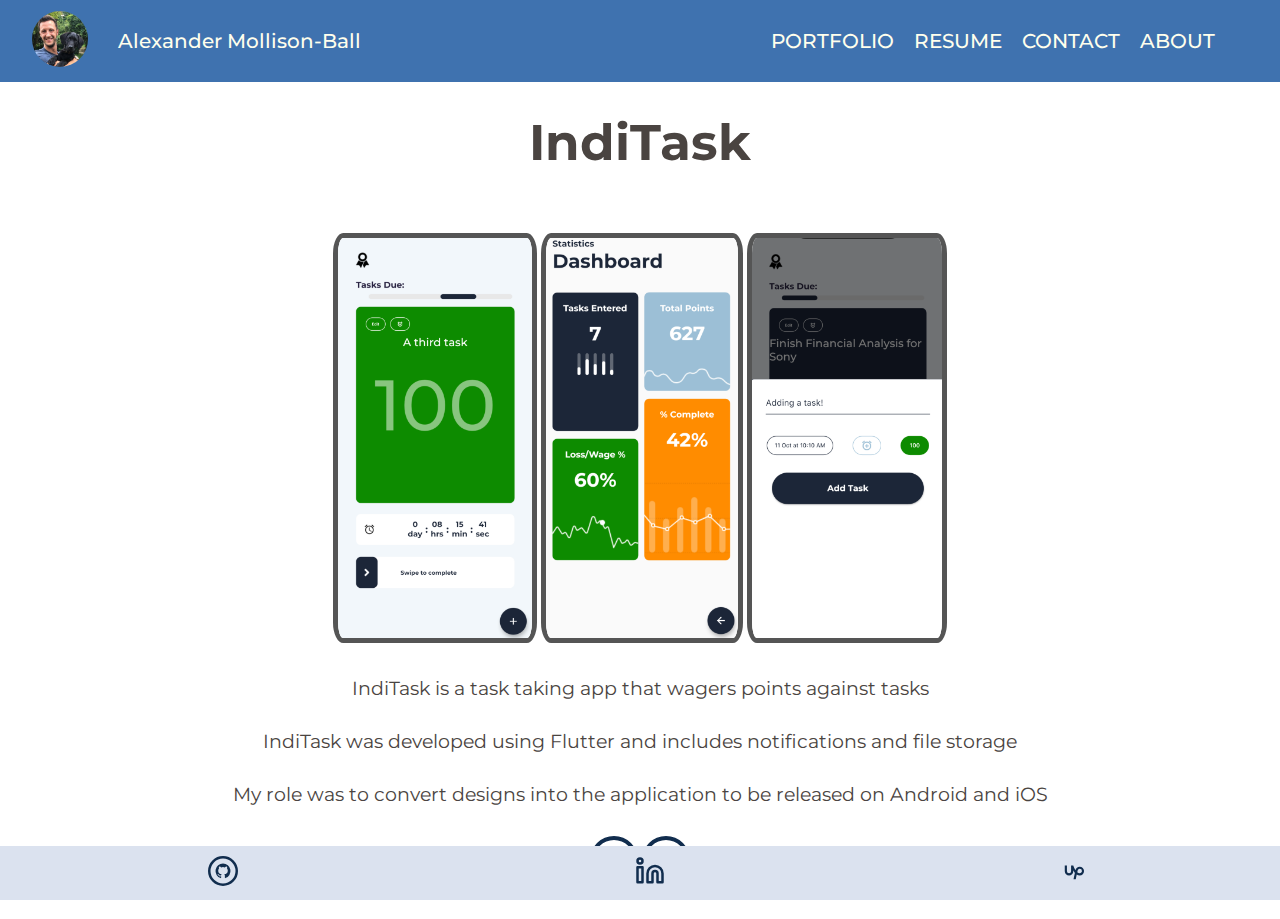
==== inditask.html @ 4f2bc2a8 "mobile layout for project page" ====
<!DOCTYPE html>
<!--[if lt IE 7]>      <html class="no-js lt-ie9 lt-ie8 lt-ie7"> <![endif]-->
<!--[if IE 7]>         <html class="no-js lt-ie9 lt-ie8"> <![endif]-->
<!--[if IE 8]>         <html class="no-js lt-ie9"> <![endif]-->
<!--[if gt IE 8]><!-->
<!--<![endif]-->

<head>
    <meta charset="utf-8">
    <meta http-equiv="X-UA-Compatible" content="IE=edge">
    <title>Alexander Mollison-Ball</title>
    <meta name="description" content="">
    <meta name="viewport" content="width=device-width, initial-scale=1">
    <link rel="stylesheet" href="assets/style.css">
</head>

<body>
    <header>
        <div id="basic-header">
            <div id="avatar-container">
                <img id="avatar" src="assets/images/medog.jpg" alt="avatar">
            </div>
            <a href="">
                <h3>Alexander Mollison-Ball</h3>
            </a>
            <div id="burger-container">
                <img class="clickable" src="assets/images/menu.svg" alt="MENU">
            </div>
        </div>
        <nav>
            <ul>
                <a href="">
                    <li>PORTFOLIO</li>
                </a>
                <a href="">
                    <li>RESUME</li>
                </a>
                <a href="">
                    <li>CONTACT</li>
                </a>
                <a href="">
                    <li>ABOUT</li>
                </a>

            </ul>
        </nav>
    </header>
    <main>
        <section class="project">
            <h1>IndiTask</h1>
            <div class="project-card">
                <img src="assets/images/sceenshots/inditask/itss1.png" alt="Indi1" class="im-one">
                <img src="assets/images/sceenshots/inditask/itss2.png" alt="Indi2" class="im-two">
                <img src="assets/images/sceenshots/inditask/itss3.png" alt="Indi3" class="im-three">
                <p class="para-one">IndiTask is a task taking app that wagers points against tasks</p>
                <p class="para-two">IndiTask was developed using Flutter and includes notifications and file storage</p>
                <p class="para-three">My role was to convert designs into the application to be released on Android and iOS</p>
                <div class="project-link-row">
                    <a href=""> <img class="github-link" src="assets/images/github.svg" alt="GITHUB"></a>
                    <a href="inditask.html"> <img class="see-more-link" src="assets/images/see-more.svg" alt="SEEMORE"></a>
                </div>
            </div>

        </section>
    </main>
    <footer>
        <ul>
            <li>
                <a href="https://github.com/AlexHBall/">
                    <img class="github" src="assets/images/github.svg" alt=""> </a>
            </li>
            <li>
                <a href="https://www.linkedin.com/in/alex-mollison-ball-13b51aaa/">
                    <img class="linkedin" src="assets/images/linkedin.svg" alt=""></a>
            </li>
            <li>
                <a href="https://www.upwork.com/freelancers/~01cb1c8ffa344dee8e">
                    <img class="upwork" src="assets/images/upwork.svg" alt="upwork"></a>
            </li>
        </ul>
    </footer>
    <script src="assets/jquery.js"></script>
    <script src="assets/app.js"></script>
    <script src="assets/project.js"></script>
</body>

</html>
---- assets/style.css ----
@import url("https://fonts.googleapis.com/css2?family=Montserrat:wght@300;400;500;700&display=swap");
* {
  margin: 0;
  padding: 0;
}

html,
body {
  overflow-x: hidden;
  overflow-y: scroll;
}

body {
  font-family: "Montserrat", sans-serif;
  font-size: 16px;
  color: #F9F7F7;
}

li {
  list-style-type: none;
}

a {
  text-decoration: none;
  color: inherit;
}

.clickable:hover {
  cursor: pointer;
}

header {
  background-color: #3F72AF;
  color: #FFFFED;
}

#basic-header {
  display: flex;
  justify-content: space-around;
  width: 100%;
  height: 53px;
  padding-top: 29px;
}

header h3 {
  font-size: 20px;
  font-weight: 500;
  width: auto;
}

#avatar-container {
  display: none;
}

nav {
  display: none;
}

nav li {
  text-align: center;
  padding: 10px;
  font-size: 20px;
  font-weight: 500;
  text-decoration: underline;
}

nav li:hover {
  background-color: #BEC4D2;
}

.active {
  display: block;
}

header img {
  height: 30px;
  width: 30px;
}

main {
  overflow-y: scroll;
}

main h1 {
  font-size: 20px;
  color: #4A4441;
  text-align: center;
}

section h1 {
  font-size: 50px;
  margin: 30px;
}

.card {
  color: #4A4441;
  border-radius: 5px;
  background-color: #DBE2EF;
  text-align: center;
  margin: 20px 10px;
}

.card h3 {
  color: #BEC4D2;
  font-size: 37px;
  font-weight: 400;
  padding: 10px 0;
}

.icon-container {
  width: 30%;
  margin: 0 auto;
  padding: 30px 0;
}

.icon-container img {
  height: 66px;
  width: 94px;
}

.screenshot-container {
  display: none;
}

.head {
  background-color: #112D4E;
}

.card p {
  padding: 20px 0;
  font-size: 20px;
}

.full-screen-text {
  display: none;
}

.card-link-row {
  padding-bottom: 20px;
}

.card-link-row img {
  color: #112D4E;
  padding-left: 50px;
  padding-right: 50px;
}

.project-card {
  color: #4A4441;
  padding: 2.5%;
  text-align: center;
}

.project-card img {
  height: auto;
  width: auto;
  max-height: 400px;
  max-width: 350px;
  border-radius: 5%;
  border: 5px solid #555;
}

.project-card p {
  margin: 30px;
  font-size: 19px;
}

.project-link-row img {
  border: none;
}

footer {
  background-color: #DBE2EF;
  padding: 10px;
}

footer ul {
  display: grid;
  grid-template-columns: repeat(3, 1fr);
  grid-template-rows: 1fr;
  text-align: center;
}

footer li img {
  height: 30px;
  width: 30px;
  margin: auto;
}

@media screen and (min-width: 767px) {
  /*   HEADER */
  header {
    display: grid;
    grid-template-columns: auto 650px;
    grid-template-rows: auto;
    gap: 0px 0px;
    grid-template-areas: "a b";
    padding-top: 29px;
    padding-left: 2.5%;
    padding-right: 2.5%;
  }

  #basic-header {
    justify-content: start;
    padding-top: 0;
    grid-area: "a";
  }

  #avatar-container {
    display: block;
    margin-top: -18px;
  }

  #avatar {
    height: 56px;
    width: 56px;
    border-radius: 50%;
  }

  header h3 {
    width: 300px;
    padding-left: 10%;
  }

  nav {
    display: block;
    grid-area: "b";
    margin-left: 25%;
  }

  nav ul {
    list-style-type: none;
    overflow: hidden;
    display: flex;
  }

  nav li {
    text-decoration: none;
    padding-top: 0px;
  }

  nav li:hover {
    background-color: #BEC4D2;
  }

  #burger-container {
    display: none;
  }

  main {
    padding-left: 2.5%;
    padding-right: 2.5%;
  }

  #cards {
    display: grid;
    grid-template-columns: 47.5% 47.5%;
    grid-template-rows: auto;
    grid-column-gap: 35px;
  }

  .card {
    display: grid;
    grid-template-columns: 214px auto;
    grid-template-rows: 60px repeat(3, 1fr) 60px;
    grid-column-gap: 0px;
    grid-row-gap: 0px;
    margin: 0 10px 10px 10px;
    border-radius: 20px;
    box-shadow: 0 4px 8px 0 rgba(0, 0, 0, 0.2);
    transition: 0.3s;
  }

  .card:hover {
    box-shadow: 0 8px 16px 0 rgba(0, 0, 0, 0.2);
  }

  .head {
    grid-area: 1/1/2/3;
    border-top-left-radius: 20px;
    border-top-right-radius: 20px;
  }

  .card h3 {
    margin: -2px 0 0 0;
  }

  .icon-container {
    display: none;
  }

  .screenshot-container {
    display: block;
    grid-area: 2/1/6/2;
    padding: 2.5%;
  }

  .screenshot-container img {
    height: auto;
    width: auto;
    max-height: 345px;
    max-width: 214px;
    border-radius: 5%;
  }

  .card p {
    font-size: 16px;
    padding: 21px;
  }

  .short-text {
    grid-area: 2/2/3/3;
  }

  .full-screen-text {
    display: block;
    grid-area: 3/2/4/3;
  }

  .mobile-text {
    grid-area: 4/2/5/3;
  }

  .card-link-row {
    grid-area: 5/2/6/3;
  }

  .card-link-row img {
    padding: 0;
  }

  footer {
    position: fixed;
    left: 0;
    bottom: 0;
    width: 100%;
  }
}

/*# sourceMappingURL=style.css.map */
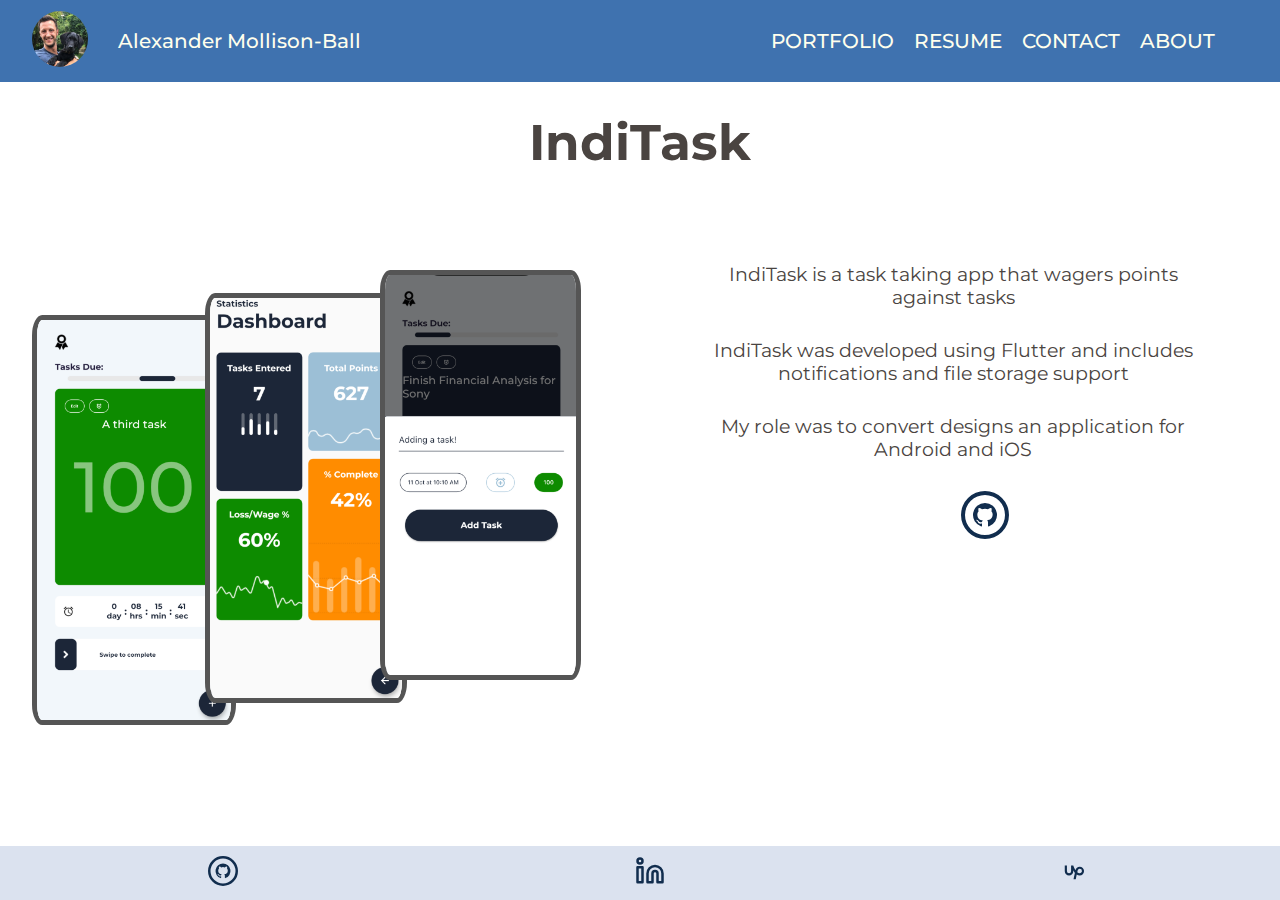
==== commit 08885c83: "add github link" ====
--- a/inditask.html
+++ b/inditask.html
@@ -53,11 +53,10 @@
                 <img src="assets/images/sceenshots/inditask/itss2.png" alt="Indi2" class="im-two">
                 <img src="assets/images/sceenshots/inditask/itss3.png" alt="Indi3" class="im-three">
                 <p class="para-one">IndiTask is a task taking app that wagers points against tasks</p>
-                <p class="para-two">IndiTask was developed using Flutter and includes notifications and file storage</p>
-                <p class="para-three">My role was to convert designs into the application to be released on Android and iOS</p>
+                <p class="para-two">IndiTask was developed using Flutter and includes notifications and file storage support</p>
+                <p class="para-three">My role was to convert designs an application for Android and iOS</p>
                 <div class="project-link-row">
-                    <a href=""> <img class="github-link" src="assets/images/github.svg" alt="GITHUB"></a>
-                    <a href="inditask.html"> <img class="see-more-link" src="assets/images/see-more.svg" alt="SEEMORE"></a>
+                    <a href="https://github.com/AlexHBall/indiTask"> <img class="github-link" src="assets/images/github.svg" alt="GITHUB"></a>
                 </div>
             </div>
 
--- a/assets/style.css
+++ b/assets/style.css
@@ -329,6 +329,37 @@
     padding: 0;
   }
 
+  .project-card img {
+    position: absolute;
+  }
+
+  .im-one {
+    left: 2.5%;
+    top: 35%;
+  }
+
+  .im-two {
+    left: 205px;
+    top: 32.5%;
+  }
+
+  .im-three {
+    left: 380px;
+    top: 30%;
+  }
+
+  .project p {
+    position: relative;
+    left: 52%;
+    width: 45%;
+  }
+
+  .project-link-row img {
+    position: relative;
+    left: 29%;
+    margin-left: 20px;
+  }
+
   footer {
     position: fixed;
     left: 0;
